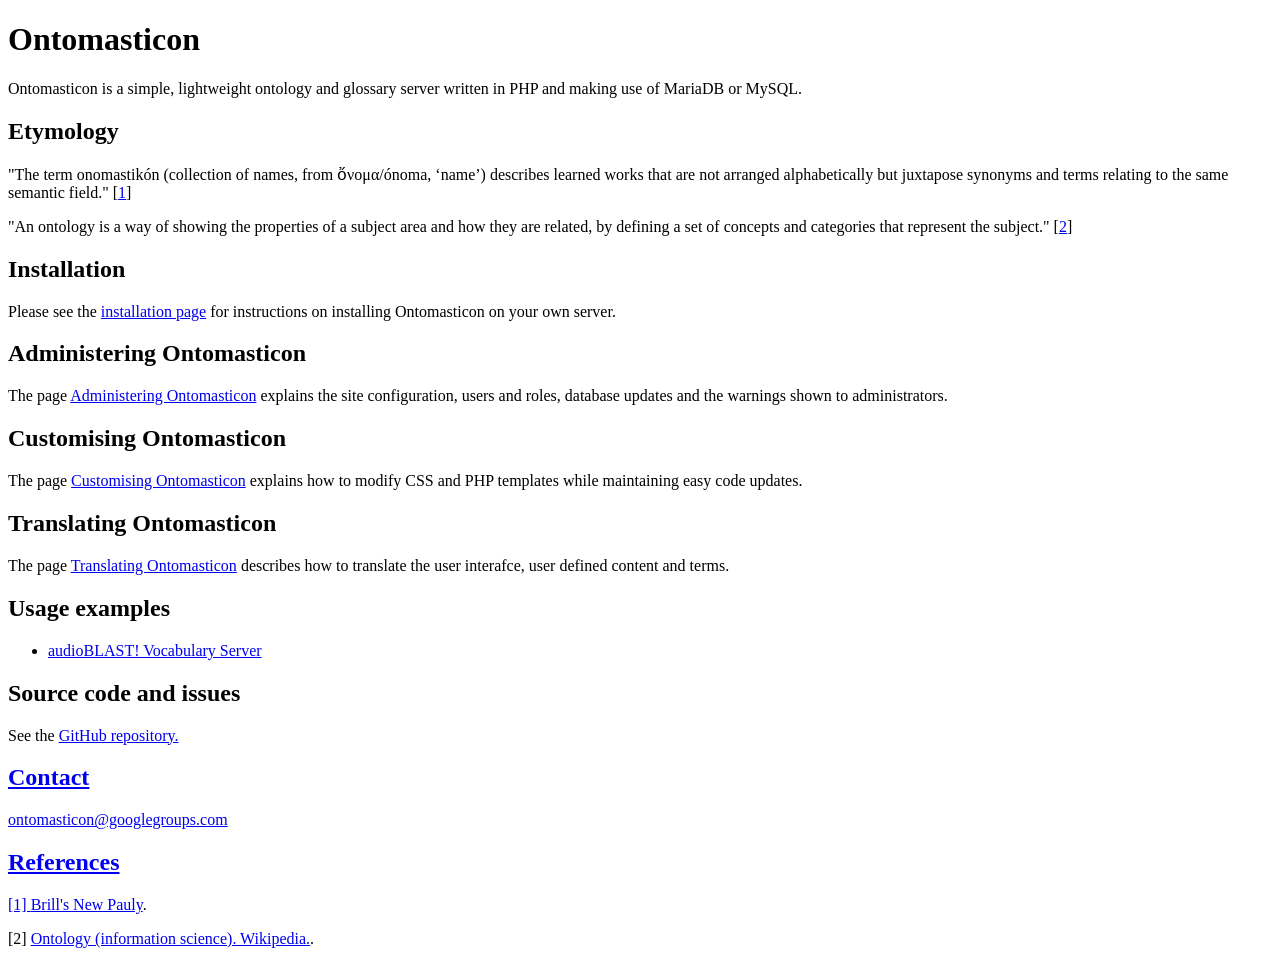
==== index.html @ 029edb37 "Document the administration pages" ====
<!DOCTYPE html>
<html>
<head>
  <meta name="application-name" content="Ontomasticon">
  <meta name="author" content="Ed Baker (https://ebaker.me.uk)">
  <meta name="description" content="Simple ontology and glossary server.">
  <title>Ontomasticon</title>
</head>
<body>
  <h1>Ontomasticon</h1>
    <p>Ontomasticon is a simple, lightweight ontology and glossary server written in PHP and making use of MariaDB or MySQL.</p>
  
  <h2>Etymology</h2>
    <p>"The term onomastikón (collection of names, from ὄνομα/ónoma, ‘name’) describes learned works that are not arranged alphabetically but juxtapose synonyms and terms relating to the same semantic field." [<a href="#footnote1">1</a>]</p>
    <p>"An ontology is a way of showing the properties of a subject area and how they are related, by defining a set of concepts and categories that represent the subject." [<a href="#footnote2">2</a>]</p>
  
  <h2>Installation</h2>
  <p>Please see the <a href="installation.html">installation page</a> for instructions on installing Ontomasticon on your own server.</p>

  <h2>Administering Ontomasticon</h2>
  <p>The page <a href="admin.html">Administering Ontomasticon</a> explains the site configuration, users and roles, database updates
    and the warnings shown to administrators.</p>
  
  <h2>Customising Ontomasticon</h2>
  <p>The page <a href="customising.html">Customising Ontomasticon</a> explains how to modify CSS and PHP templates while maintaining
    easy code updates.</p>
  
  <h2>Translating Ontomasticon</h2>
  <p>The page <a href="translating.html">Translating Ontomasticon</a> describes how to translate the user interafce, user defined content
    and terms.</p>
  
  <h2>Usage examples</h2>
  <ul>
    <li><a href="https://vocab.audioblast.org">audioBLAST! Vocabulary Server</a></li>
  </ul>
  
  <h2>Source code and issues</h2>
  <p>See the <a href="https://github.com/ontomasticon/ontomasticon">GitHub repository.</p>
  
  <h2>Contact</h2>
  <p>ontomasticon@googlegroups.com</p>
  
  <h2>References</h2>
  <p id="footnote1">[1] <a href="https://referenceworks.brillonline.com/entries/brill-s-new-pauly/onomastikon-e831390?s.num=87&s.start=80">Brill's New Pauly</a>.</p>
  <p id="footnote2">[2] <a href="https://en.wikipedia.org/wiki/Ontology_(information_science)">Ontology (information science). Wikipedia.</a>.</p>
</body>
</html>
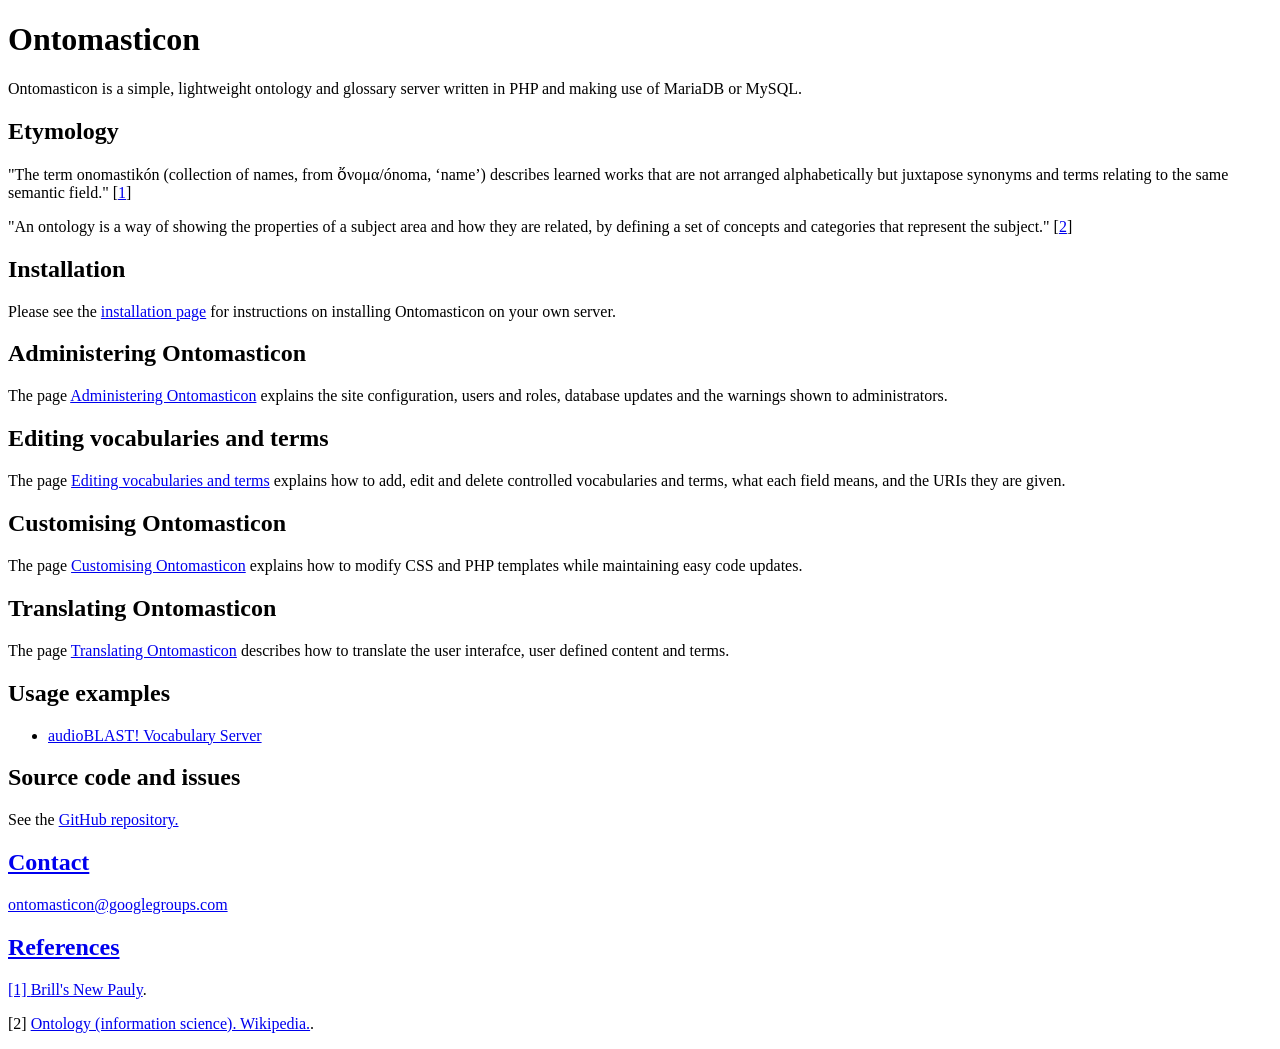
==== commit 299d53bd: "Document editing controlled vocabularies and terms" ====
--- a/index.html
+++ b/index.html
@@ -20,6 +20,10 @@
   <h2>Administering Ontomasticon</h2>
   <p>The page <a href="admin.html">Administering Ontomasticon</a> explains the site configuration, users and roles, database updates
     and the warnings shown to administrators.</p>
+
+  <h2>Editing vocabularies and terms</h2>
+  <p>The page <a href="editing.html">Editing vocabularies and terms</a> explains how to add, edit and delete controlled vocabularies
+    and terms, what each field means, and the URIs they are given.</p>
   
   <h2>Customising Ontomasticon</h2>
   <p>The page <a href="customising.html">Customising Ontomasticon</a> explains how to modify CSS and PHP templates while maintaining
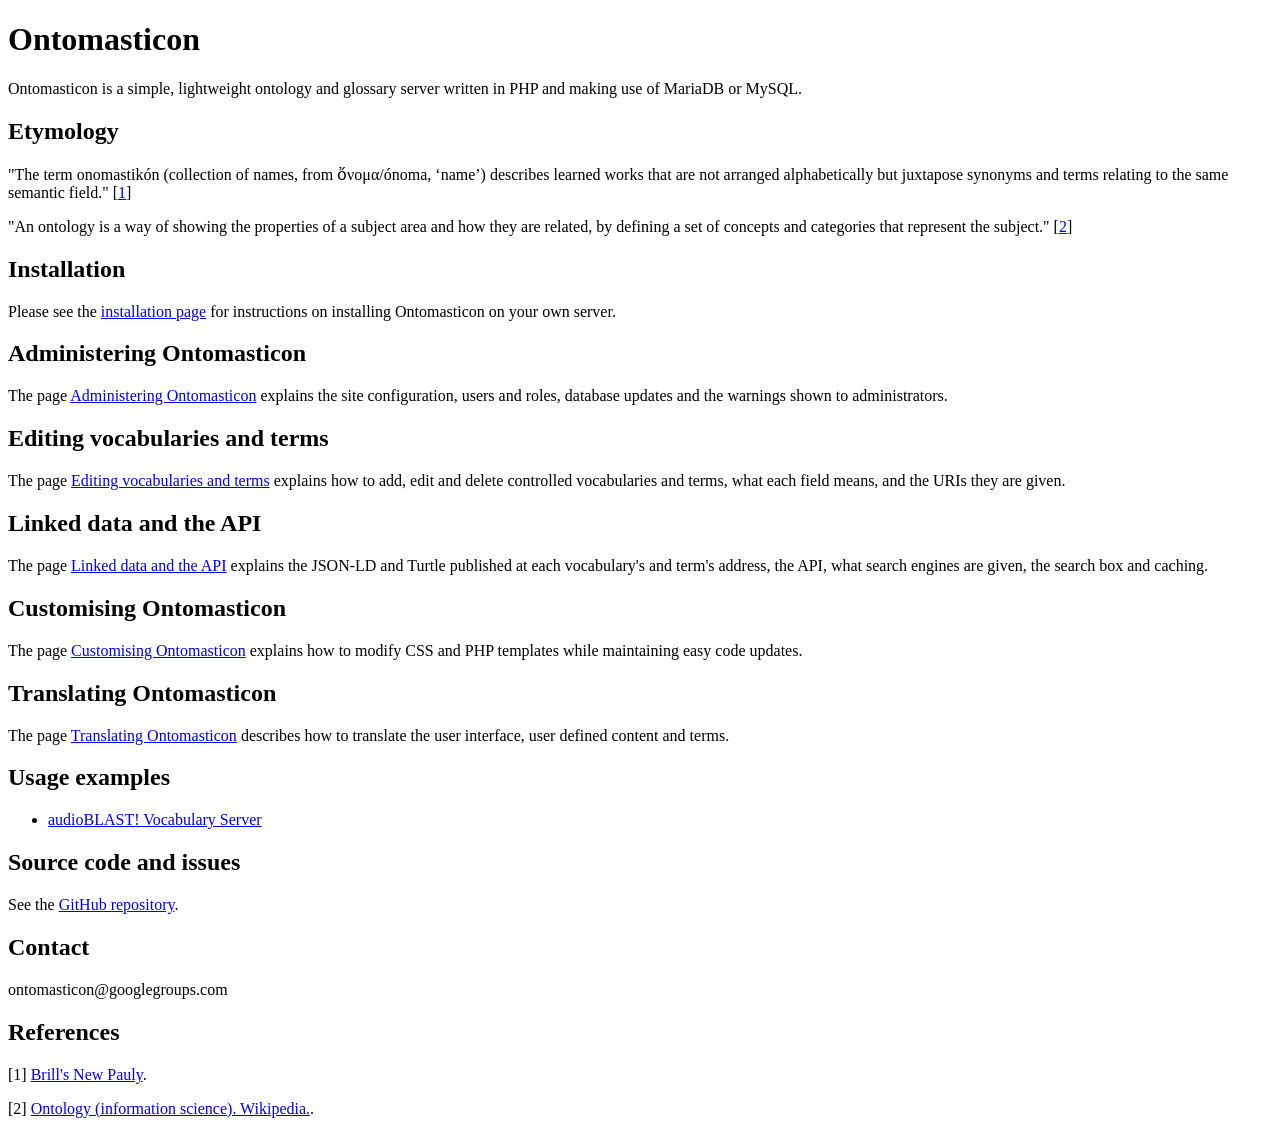
==== commit 154ccbf9: "Document the features added since version 0.4 A new page, Linked data and the API, covers content ne" ====
--- a/index.html
+++ b/index.html
@@ -24,13 +24,17 @@
   <h2>Editing vocabularies and terms</h2>
   <p>The page <a href="editing.html">Editing vocabularies and terms</a> explains how to add, edit and delete controlled vocabularies
     and terms, what each field means, and the URIs they are given.</p>
-  
+
+  <h2>Linked data and the API</h2>
+  <p>The page <a href="linked-data.html">Linked data and the API</a> explains the JSON-LD and Turtle published at each vocabulary's and
+    term's address, the API, what search engines are given, the search box and caching.</p>
+
   <h2>Customising Ontomasticon</h2>
   <p>The page <a href="customising.html">Customising Ontomasticon</a> explains how to modify CSS and PHP templates while maintaining
     easy code updates.</p>
   
   <h2>Translating Ontomasticon</h2>
-  <p>The page <a href="translating.html">Translating Ontomasticon</a> describes how to translate the user interafce, user defined content
+  <p>The page <a href="translating.html">Translating Ontomasticon</a> describes how to translate the user interface, user defined content
     and terms.</p>
   
   <h2>Usage examples</h2>
@@ -39,7 +43,7 @@
   </ul>
   
   <h2>Source code and issues</h2>
-  <p>See the <a href="https://github.com/ontomasticon/ontomasticon">GitHub repository.</p>
+  <p>See the <a href="https://github.com/ontomasticon/ontomasticon">GitHub repository</a>.</p>
   
   <h2>Contact</h2>
   <p>ontomasticon@googlegroups.com</p>
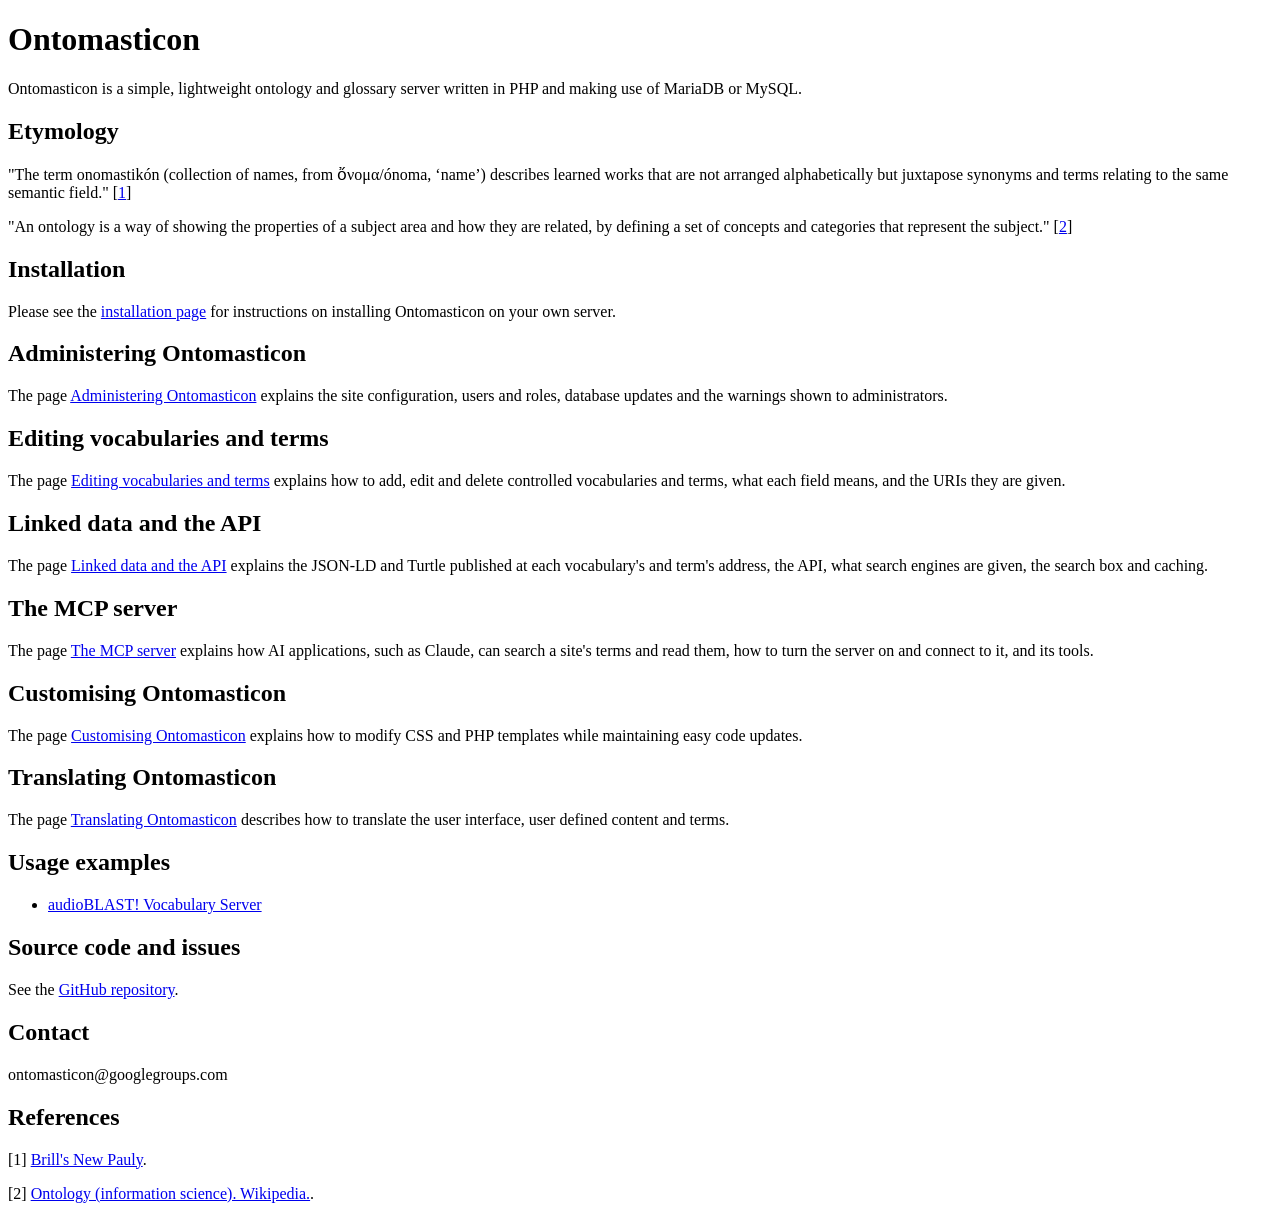
==== commit fcfac201: "Document the MCP server A new page, The MCP server, covers turning it on, connecting to it from Clau" ====
--- a/index.html
+++ b/index.html
@@ -29,6 +29,10 @@
   <p>The page <a href="linked-data.html">Linked data and the API</a> explains the JSON-LD and Turtle published at each vocabulary's and
     term's address, the API, what search engines are given, the search box and caching.</p>
 
+  <h2>The MCP server</h2>
+  <p>The page <a href="mcp.html">The MCP server</a> explains how AI applications, such as Claude, can search a site's terms and read
+    them, how to turn the server on and connect to it, and its tools.</p>
+
   <h2>Customising Ontomasticon</h2>
   <p>The page <a href="customising.html">Customising Ontomasticon</a> explains how to modify CSS and PHP templates while maintaining
     easy code updates.</p>
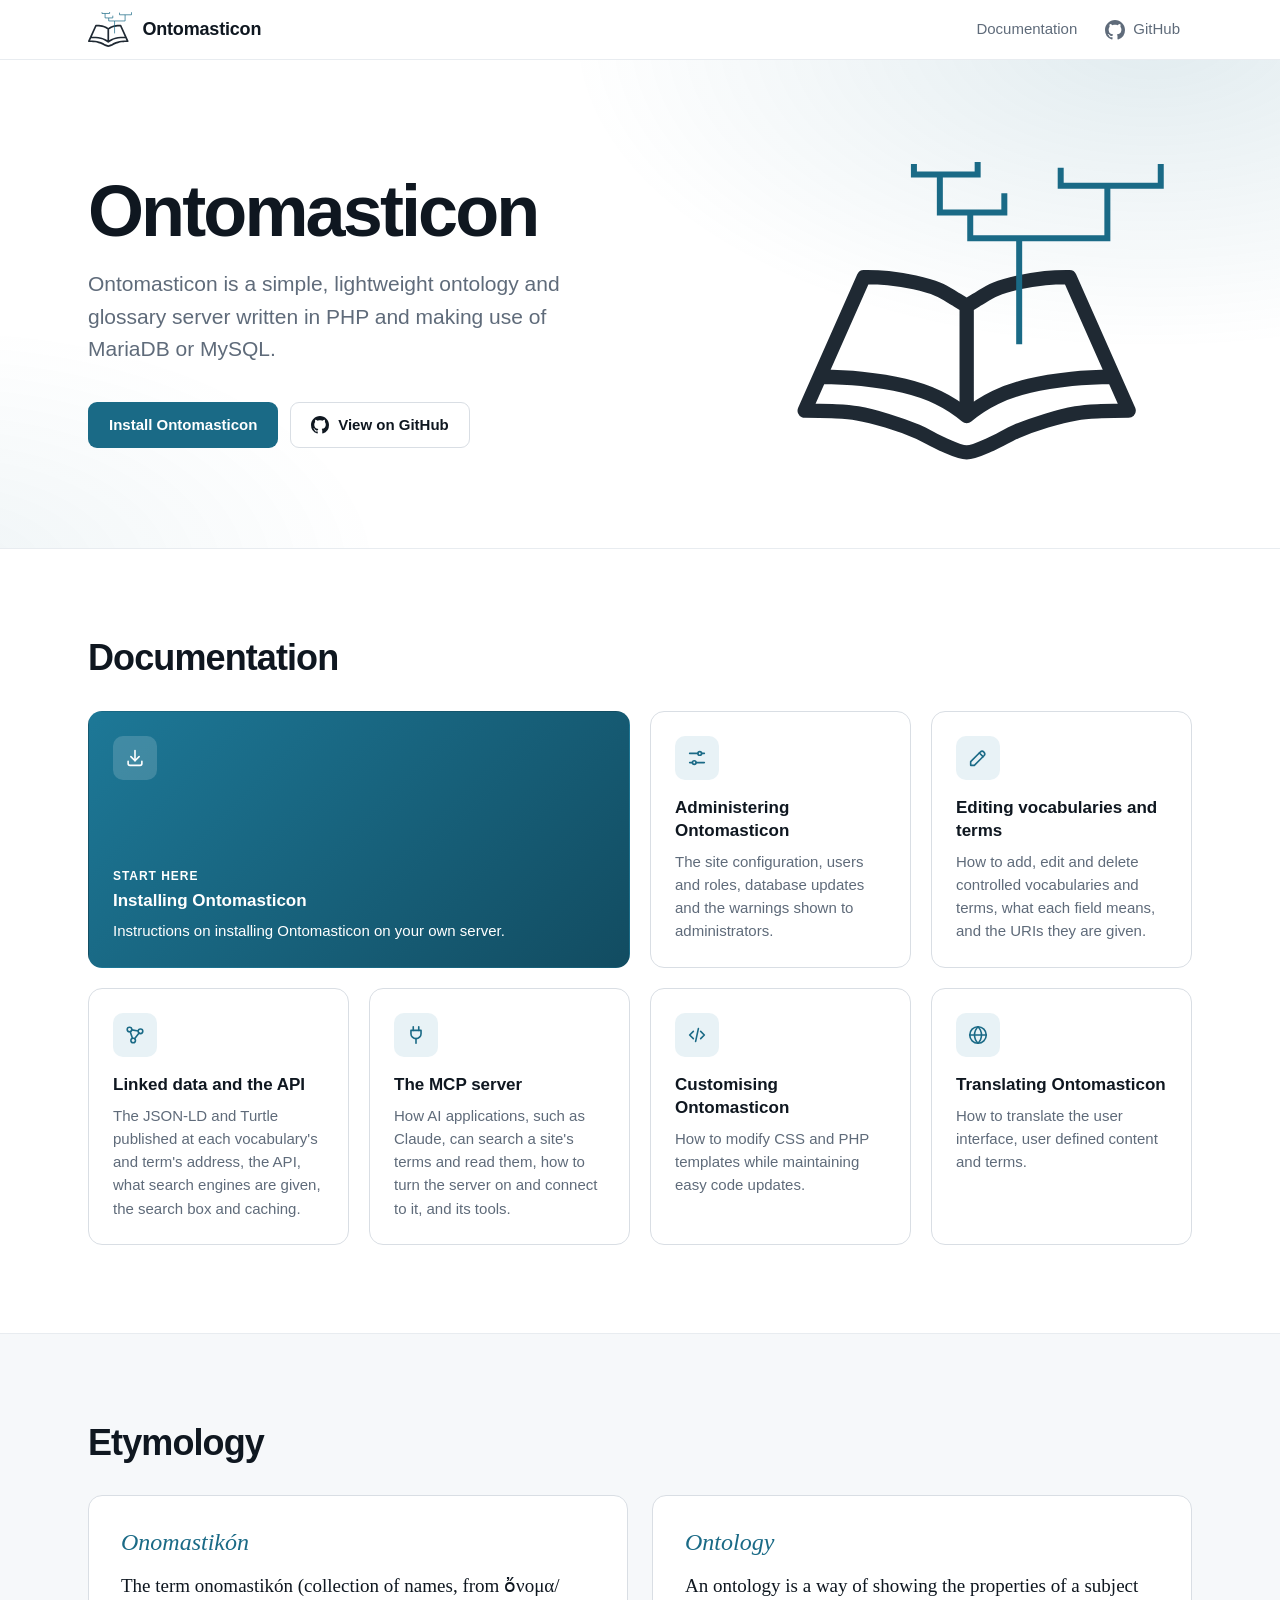
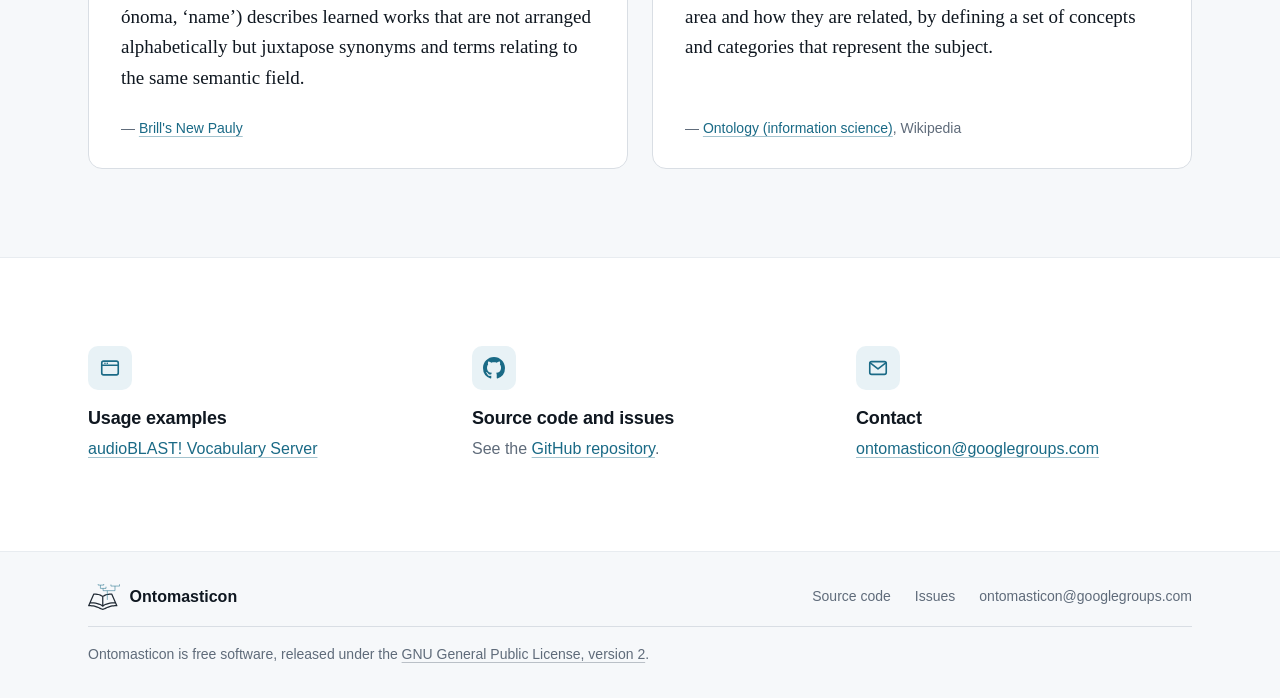
==== commit f0c392c2: "Give the site a consistent design and navigation Every page now uses one stylesheet and script in as" ====
--- a/index.html
+++ b/index.html
@@ -1,59 +1,151 @@
 <!DOCTYPE html>
-<html>
+<html lang="en-GB">
 <head>
+  <meta charset="utf-8">
+  <meta name="viewport" content="width=device-width, initial-scale=1">
   <meta name="application-name" content="Ontomasticon">
   <meta name="author" content="Ed Baker (https://ebaker.me.uk)">
-  <meta name="description" content="Simple ontology and glossary server.">
+  <meta name="description" content="Ontomasticon is a simple, lightweight ontology and glossary server written in PHP and making use of MariaDB or MySQL.">
+  <meta name="theme-color" content="#ffffff" media="(prefers-color-scheme: light)">
+  <meta name="theme-color" content="#0f1519" media="(prefers-color-scheme: dark)">
   <title>Ontomasticon</title>
+  <link rel="icon" href="assets/images/favicon.svg" type="image/svg+xml">
+  <link rel="stylesheet" href="assets/css/site.css">
+  <script>document.documentElement.classList.add("js");</script>
+  <script src="assets/js/site.js" defer></script>
 </head>
 <body>
-  <h1>Ontomasticon</h1>
-    <p>Ontomasticon is a simple, lightweight ontology and glossary server written in PHP and making use of MariaDB or MySQL.</p>
-  
-  <h2>Etymology</h2>
-    <p>"The term onomastikón (collection of names, from ὄνομα/ónoma, ‘name’) describes learned works that are not arranged alphabetically but juxtapose synonyms and terms relating to the same semantic field." [<a href="#footnote1">1</a>]</p>
-    <p>"An ontology is a way of showing the properties of a subject area and how they are related, by defining a set of concepts and categories that represent the subject." [<a href="#footnote2">2</a>]</p>
-  
-  <h2>Installation</h2>
-  <p>Please see the <a href="installation.html">installation page</a> for instructions on installing Ontomasticon on your own server.</p>
+  <a class="skip-link" href="#content">Skip to content</a>
+  <header class="site-header">
+    <div class="site-header-inner">
+      <a class="brand" href="index.html"><img src="assets/images/logo.svg" alt="" width="44" height="36">Ontomasticon</a>
+      <nav class="header-links" aria-label="Site">
+        <a class="header-link-docs" href="#documentation">Documentation</a>
+        <a href="https://github.com/ontomasticon/ontomasticon"><svg viewBox="0 0 16 16" aria-hidden="true"><path d="M8 0c4.42 0 8 3.58 8 8a8.013 8.013 0 0 1-5.45 7.59c-.4.08-.55-.17-.55-.38 0-.27.01-1.13.01-2.2 0-.75-.25-1.23-.54-1.48 1.78-.2 3.65-.88 3.65-3.95 0-.88-.31-1.59-.82-2.15.08-.2.36-1.02-.08-2.12 0 0-.67-.22-2.2.82-.64-.18-1.32-.27-2-.27-.68 0-1.36.09-2 .27-1.53-1.03-2.2-.82-2.2-.82-.44 1.1-.16 1.92-.08 2.12-.51.56-.82 1.28-.82 2.15 0 3.06 1.86 3.75 3.64 3.95-.23.2-.44.55-.51 1.07-.46.21-1.61.55-2.33-.66-.15-.24-.6-.83-1.23-.82-.67.01-.27.38.01.53.34.19.73.9.82 1.13.16.45.68 1.31 2.69.94 0 .67.01 1.3.01 1.49 0 .21-.15.45-.55.38A7.995 7.995 0 0 1 0 8c0-4.42 3.58-8 8-8Z"/></svg><span class="header-link-label">GitHub</span></a>
+      </nav>
+    </div>
+  </header>
 
-  <h2>Administering Ontomasticon</h2>
-  <p>The page <a href="admin.html">Administering Ontomasticon</a> explains the site configuration, users and roles, database updates
-    and the warnings shown to administrators.</p>
+  <main id="content">
+    <section class="hero">
+      <div class="hero-inner">
+        <div class="hero-text">
+          <h1>Ontomasticon</h1>
+          <p class="hero-lead">Ontomasticon is a simple, lightweight ontology and glossary server written in PHP and making use of
+            MariaDB or MySQL.</p>
+          <p class="hero-actions">
+            <a class="button button-primary" href="installation.html">Install Ontomasticon</a>
+            <a class="button button-secondary" href="https://github.com/ontomasticon/ontomasticon"><svg viewBox="0 0 16 16" aria-hidden="true"><path d="M8 0c4.42 0 8 3.58 8 8a8.013 8.013 0 0 1-5.45 7.59c-.4.08-.55-.17-.55-.38 0-.27.01-1.13.01-2.2 0-.75-.25-1.23-.54-1.48 1.78-.2 3.65-.88 3.65-3.95 0-.88-.31-1.59-.82-2.15.08-.2.36-1.02-.08-2.12 0 0-.67-.22-2.2.82-.64-.18-1.32-.27-2-.27-.68 0-1.36.09-2 .27-1.53-1.03-2.2-.82-2.2-.82-.44 1.1-.16 1.92-.08 2.12-.51.56-.82 1.28-.82 2.15 0 3.06 1.86 3.75 3.64 3.95-.23.2-.44.55-.51 1.07-.46.21-1.61.55-2.33-.66-.15-.24-.6-.83-1.23-.82-.67.01-.27.38.01.53.34.19.73.9.82 1.13.16.45.68 1.31 2.69.94 0 .67.01 1.3.01 1.49 0 .21-.15.45-.55.38A7.995 7.995 0 0 1 0 8c0-4.42 3.58-8 8-8Z"/></svg>View on GitHub</a>
+          </p>
+        </div>
+        <div class="hero-art">
+          <img src="assets/images/logo.svg" alt="" width="368" height="298">
+        </div>
+      </div>
+    </section>
 
-  <h2>Editing vocabularies and terms</h2>
-  <p>The page <a href="editing.html">Editing vocabularies and terms</a> explains how to add, edit and delete controlled vocabularies
-    and terms, what each field means, and the URIs they are given.</p>
+    <section class="section" aria-labelledby="documentation">
+      <div class="section-inner">
+        <h2 id="documentation">Documentation</h2>
+        <ul class="cards">
+          <li class="card card-featured">
+            <span class="card-icon"><svg viewBox="0 0 24 24" aria-hidden="true"><path d="M12 4v11"/><path d="m7.5 10.5 4.5 4.5 4.5-4.5"/><path d="M4.5 15.5V18a2 2 0 0 0 2 2h11a2 2 0 0 0 2-2v-2.5"/></svg></span>
+            <p class="card-kicker">Start here</p>
+            <h3><a href="installation.html">Installing Ontomasticon</a></h3>
+            <p>Instructions on installing Ontomasticon on your own server.</p>
+          </li>
+          <li class="card">
+            <span class="card-icon"><svg viewBox="0 0 24 24" aria-hidden="true"><path d="M4 7h9M17 7h3M4 17h3M11 17h9"/><circle cx="15" cy="7" r="2"/><circle cx="9" cy="17" r="2"/></svg></span>
+            <h3><a href="admin.html">Administering Ontomasticon</a></h3>
+            <p>The site configuration, users and roles, database updates and the warnings shown to administrators.</p>
+          </li>
+          <li class="card">
+            <span class="card-icon"><svg viewBox="0 0 24 24" aria-hidden="true"><path d="M4 20h4L18.5 9.5a2.83 2.83 0 0 0-4-4L4 16v4Z"/><path d="m13.5 6.5 4 4"/></svg></span>
+            <h3><a href="editing.html">Editing vocabularies and terms</a></h3>
+            <p>How to add, edit and delete controlled vocabularies and terms, what each field means, and the URIs they are given.</p>
+          </li>
+          <li class="card">
+            <span class="card-icon"><svg viewBox="0 0 24 24" aria-hidden="true"><circle cx="6" cy="6" r="2.5"/><circle cx="18" cy="8" r="2.5"/><circle cx="10" cy="18" r="2.5"/><path d="m8.47 6.41 7.06 1.18M6.79 8.37l2.42 7.26M16.44 9.95l-4.88 6.1"/></svg></span>
+            <h3><a href="linked-data.html">Linked data and the API</a></h3>
+            <p>The JSON-LD and Turtle published at each vocabulary's and term's address, the API, what search engines are given, the search box and caching.</p>
+          </li>
+          <li class="card">
+            <span class="card-icon"><svg viewBox="0 0 24 24" aria-hidden="true"><path d="M9 3v4M15 3v4"/><path d="M6.5 7h11v3.5a5.5 5.5 0 0 1-11 0V7Z"/><path d="M12 16v5"/></svg></span>
+            <h3><a href="mcp.html">The MCP server</a></h3>
+            <p>How AI applications, such as Claude, can search a site's terms and read them, how to turn the server on and connect to it, and its tools.</p>
+          </li>
+          <li class="card">
+            <span class="card-icon"><svg viewBox="0 0 24 24" aria-hidden="true"><path d="m8 8-4 4 4 4M16 8l4 4-4 4M13.5 5l-3 14"/></svg></span>
+            <h3><a href="customising.html">Customising Ontomasticon</a></h3>
+            <p>How to modify CSS and PHP templates while maintaining easy code updates.</p>
+          </li>
+          <li class="card">
+            <span class="card-icon"><svg viewBox="0 0 24 24" aria-hidden="true"><circle cx="12" cy="12" r="9"/><path d="M3 12h18"/><path d="M12 3c2.5 2.5 3.8 5.5 3.8 9s-1.3 6.5-3.8 9c-2.5-2.5-3.8-5.5-3.8-9S9.5 5.5 12 3Z"/></svg></span>
+            <h3><a href="translating.html">Translating Ontomasticon</a></h3>
+            <p>How to translate the user interface, user defined content and terms.</p>
+          </li>
+        </ul>
+      </div>
+    </section>
 
-  <h2>Linked data and the API</h2>
-  <p>The page <a href="linked-data.html">Linked data and the API</a> explains the JSON-LD and Turtle published at each vocabulary's and
-    term's address, the API, what search engines are given, the search box and caching.</p>
+    <section class="section section-alt" aria-labelledby="etymology">
+      <div class="section-inner">
+        <h2 id="etymology">Etymology</h2>
+        <div class="quotes">
+          <figure class="quote">
+            <p class="quote-term">Onomastikón</p>
+            <blockquote>
+              <p>The term onomastikón (collection of names, from ὄνομα/ónoma, ‘name’) describes learned works that are not arranged
+                alphabetically but juxtapose synonyms and terms relating to the same semantic field.</p>
+            </blockquote>
+            <figcaption><cite><a href="https://referenceworks.brillonline.com/entries/brill-s-new-pauly/onomastikon-e831390?s.num=87&amp;s.start=80">Brill's New Pauly</a></cite></figcaption>
+          </figure>
+          <figure class="quote">
+            <p class="quote-term">Ontology</p>
+            <blockquote>
+              <p>An ontology is a way of showing the properties of a subject area and how they are related, by defining a set of concepts
+                and categories that represent the subject.</p>
+            </blockquote>
+            <figcaption><cite><a href="https://en.wikipedia.org/wiki/Ontology_(information_science)">Ontology (information science)</a>, Wikipedia</cite></figcaption>
+          </figure>
+        </div>
+      </div>
+    </section>
 
-  <h2>The MCP server</h2>
-  <p>The page <a href="mcp.html">The MCP server</a> explains how AI applications, such as Claude, can search a site's terms and read
-    them, how to turn the server on and connect to it, and its tools.</p>
+    <section class="section">
+      <div class="section-inner info-grid">
+        <div class="info">
+          <span class="info-icon"><svg viewBox="0 0 24 24" aria-hidden="true"><rect x="3" y="4.5" width="18" height="15" rx="2"/><path d="M3 9h18M6.5 6.75h.01M9 6.75h.01"/></svg></span>
+          <h2 id="usage-examples">Usage examples</h2>
+          <ul>
+            <li><a href="https://vocab.audioblast.org">audioBLAST! Vocabulary Server</a></li>
+          </ul>
+        </div>
+        <div class="info">
+          <span class="info-icon"><svg class="filled" viewBox="0 0 16 16" aria-hidden="true"><path d="M8 0c4.42 0 8 3.58 8 8a8.013 8.013 0 0 1-5.45 7.59c-.4.08-.55-.17-.55-.38 0-.27.01-1.13.01-2.2 0-.75-.25-1.23-.54-1.48 1.78-.2 3.65-.88 3.65-3.95 0-.88-.31-1.59-.82-2.15.08-.2.36-1.02-.08-2.12 0 0-.67-.22-2.2.82-.64-.18-1.32-.27-2-.27-.68 0-1.36.09-2 .27-1.53-1.03-2.2-.82-2.2-.82-.44 1.1-.16 1.92-.08 2.12-.51.56-.82 1.28-.82 2.15 0 3.06 1.86 3.75 3.64 3.95-.23.2-.44.55-.51 1.07-.46.21-1.61.55-2.33-.66-.15-.24-.6-.83-1.23-.82-.67.01-.27.38.01.53.34.19.73.9.82 1.13.16.45.68 1.31 2.69.94 0 .67.01 1.3.01 1.49 0 .21-.15.45-.55.38A7.995 7.995 0 0 1 0 8c0-4.42 3.58-8 8-8Z"/></svg></span>
+          <h2 id="source-code-and-issues">Source code and issues</h2>
+          <p>See the <a href="https://github.com/ontomasticon/ontomasticon">GitHub repository</a>.</p>
+        </div>
+        <div class="info">
+          <span class="info-icon"><svg viewBox="0 0 24 24" aria-hidden="true"><rect x="3" y="5" width="18" height="14" rx="2"/><path d="m3.5 6.5 8.5 6.5 8.5-6.5"/></svg></span>
+          <h2 id="contact">Contact</h2>
+          <p><a href="mailto:ontomasticon@googlegroups.com">ontomasticon@googlegroups.com</a></p>
+        </div>
+      </div>
+    </section>
+  </main>
 
-  <h2>Customising Ontomasticon</h2>
-  <p>The page <a href="customising.html">Customising Ontomasticon</a> explains how to modify CSS and PHP templates while maintaining
-    easy code updates.</p>
-  
-  <h2>Translating Ontomasticon</h2>
-  <p>The page <a href="translating.html">Translating Ontomasticon</a> describes how to translate the user interface, user defined content
-    and terms.</p>
-  
-  <h2>Usage examples</h2>
-  <ul>
-    <li><a href="https://vocab.audioblast.org">audioBLAST! Vocabulary Server</a></li>
-  </ul>
-  
-  <h2>Source code and issues</h2>
-  <p>See the <a href="https://github.com/ontomasticon/ontomasticon">GitHub repository</a>.</p>
-  
-  <h2>Contact</h2>
-  <p>ontomasticon@googlegroups.com</p>
-  
-  <h2>References</h2>
-  <p id="footnote1">[1] <a href="https://referenceworks.brillonline.com/entries/brill-s-new-pauly/onomastikon-e831390?s.num=87&s.start=80">Brill's New Pauly</a>.</p>
-  <p id="footnote2">[2] <a href="https://en.wikipedia.org/wiki/Ontology_(information_science)">Ontology (information science). Wikipedia.</a>.</p>
+  <footer class="site-footer">
+    <div class="site-footer-inner">
+      <p class="footer-brand"><img src="assets/images/logo.svg" alt="" width="32" height="26">Ontomasticon</p>
+      <ul class="footer-links">
+        <li><a href="https://github.com/ontomasticon/ontomasticon">Source code</a></li>
+        <li><a href="https://github.com/ontomasticon/ontomasticon/issues">Issues</a></li>
+        <li><a href="mailto:ontomasticon@googlegroups.com">ontomasticon@googlegroups.com</a></li>
+      </ul>
+      <p class="footer-note">Ontomasticon is free software, released under the
+        <a href="https://github.com/ontomasticon/ontomasticon/blob/master/LICENSE">GNU General Public License, version 2</a>.</p>
+    </div>
+  </footer>
 </body>
 </html>
--- a/assets/css/site.css
+++ b/assets/css/site.css
@@ -0,0 +1,1273 @@
+/* The Ontomasticon documentation site. Colours follow Ontomasticon's default theme (css/default.css in the
+   application), with a dark version for visitors whose system prefers it. */
+
+:root {
+  color-scheme: light dark;
+
+  --font-sans: -apple-system, BlinkMacSystemFont, "Segoe UI", Roboto, "Helvetica Neue", Arial, "Noto Sans", sans-serif;
+  --font-serif: "Iowan Old Style", "Palatino Linotype", Palatino, "URW Palladio L", P052, Georgia, serif;
+  --font-mono: ui-monospace, SFMono-Regular, "SF Mono", Menlo, Consolas, "Liberation Mono", monospace;
+
+  --bg: #ffffff;
+  --bg-subtle: #f6f8fa;
+  --bg-hover: #eef2f5;
+  --text: #1f2933;
+  --text-strong: #0f1720;
+  --text-muted: #5f6b7a;
+  --border: #d9dee4;
+  --border-subtle: #e8ecf0;
+  --accent: #1a6a86;
+  --accent-strong: #124c61;
+  --accent-soft: #e8f2f6;
+  --on-accent: #ffffff;
+  --header-bg: rgb(255 255 255 / 0.86);
+  --backdrop: rgb(15 23 32 / 0.35);
+  --shadow-card: 0 1px 2px rgb(16 24 40 / 0.04), 0 14px 30px -16px rgb(16 24 40 / 0.25);
+
+  --header-height: 3.75rem;
+  --radius: 10px;
+  --gutter: 1.5rem;
+}
+
+@media (prefers-color-scheme: dark) {
+  :root {
+    --bg: #0f1519;
+    --bg-subtle: #151d22;
+    --bg-hover: #1c262c;
+    --text: #d5dde3;
+    --text-strong: #f1f5f8;
+    --text-muted: #97a4ae;
+    --border: #2a353c;
+    --border-subtle: #212b31;
+    --accent: #5cb8d6;
+    --accent-strong: #8ccfe5;
+    --accent-soft: #14303a;
+    --on-accent: #062530;
+    --header-bg: rgb(15 21 25 / 0.86);
+    --backdrop: rgb(0 0 0 / 0.55);
+    --shadow-card: 0 1px 2px rgb(0 0 0 / 0.3), 0 14px 30px -16px rgb(0 0 0 / 0.7);
+  }
+}
+
+/* Base */
+
+*,
+*::before,
+*::after {
+  box-sizing: border-box;
+}
+
+html {
+  -webkit-text-size-adjust: 100%;
+  text-size-adjust: 100%;
+  scroll-padding-top: calc(var(--header-height) + 1rem);
+}
+
+@media (prefers-reduced-motion: no-preference) {
+  html {
+    scroll-behavior: smooth;
+  }
+}
+
+body {
+  display: flex;
+  flex-direction: column;
+  min-height: 100vh;
+  margin: 0;
+  font-family: var(--font-sans);
+  font-size: 1rem;
+  line-height: 1.65;
+  color: var(--text);
+  background: var(--bg);
+  -webkit-font-smoothing: antialiased;
+  -moz-osx-font-smoothing: grayscale;
+}
+
+img,
+svg {
+  max-width: 100%;
+}
+
+a {
+  color: var(--accent);
+  text-decoration-thickness: 1px;
+  text-underline-offset: 0.2em;
+  text-decoration-color: color-mix(in srgb, currentColor 40%, transparent);
+}
+
+a:hover {
+  color: var(--accent-strong);
+  text-decoration-color: currentColor;
+}
+
+:focus-visible {
+  outline: 2px solid var(--accent);
+  outline-offset: 2px;
+}
+
+::selection {
+  background: color-mix(in srgb, var(--accent) 24%, transparent);
+}
+
+.visually-hidden {
+  position: absolute;
+  width: 1px;
+  height: 1px;
+  margin: -1px;
+  padding: 0;
+  overflow: hidden;
+  clip: rect(0 0 0 0);
+  white-space: nowrap;
+  border: 0;
+}
+
+.skip-link {
+  position: absolute;
+  top: -4rem;
+  left: 1rem;
+  z-index: 100;
+  padding: 0.5rem 1rem;
+  border-radius: 8px;
+  color: var(--on-accent);
+  background: var(--accent);
+  font-weight: 600;
+  text-decoration: none;
+}
+
+.skip-link:focus {
+  top: 0.75rem;
+  color: var(--on-accent);
+}
+
+body > main,
+body > .docs {
+  flex: 1 0 auto;
+  width: 100%;
+}
+
+/* Header */
+
+.site-header {
+  position: sticky;
+  top: 0;
+  z-index: 50;
+  height: var(--header-height);
+  background: var(--header-bg);
+  border-bottom: 1px solid var(--border-subtle);
+  -webkit-backdrop-filter: saturate(1.8) blur(12px);
+  backdrop-filter: saturate(1.8) blur(12px);
+}
+
+.site-header-inner {
+  display: flex;
+  align-items: center;
+  gap: 0.5rem;
+  height: 100%;
+  max-width: 72rem;
+  margin: 0 auto;
+  padding: 0 var(--gutter);
+}
+
+.brand {
+  display: inline-flex;
+  align-items: center;
+  gap: 0.65rem;
+  margin-right: auto;
+  color: var(--text-strong);
+  font-size: 1.125rem;
+  font-weight: 700;
+  letter-spacing: -0.01em;
+  text-decoration: none;
+}
+
+.brand:hover {
+  color: var(--text-strong);
+}
+
+.brand img {
+  display: block;
+  width: 2.75rem;
+  height: auto;
+}
+
+.header-links {
+  display: flex;
+  align-items: center;
+  gap: 0.25rem;
+}
+
+.header-links a {
+  display: inline-flex;
+  align-items: center;
+  gap: 0.5rem;
+  padding: 0.45rem 0.75rem;
+  border-radius: 8px;
+  color: var(--text-muted);
+  font-size: 0.9375rem;
+  font-weight: 500;
+  text-decoration: none;
+}
+
+.header-links a:hover {
+  color: var(--text-strong);
+  background: var(--bg-hover);
+}
+
+.header-links svg {
+  flex: none;
+  width: 1.25rem;
+  height: 1.25rem;
+  fill: currentColor;
+}
+
+.nav-toggle {
+  display: none;
+  align-items: center;
+  justify-content: center;
+  width: 2.5rem;
+  height: 2.5rem;
+  margin-left: -0.5rem;
+  padding: 0;
+  border: 0;
+  border-radius: 8px;
+  color: var(--text-strong);
+  background: transparent;
+  cursor: pointer;
+}
+
+.nav-toggle:hover {
+  background: var(--bg-hover);
+}
+
+.nav-toggle svg {
+  width: 1.375rem;
+  height: 1.375rem;
+  fill: none;
+  stroke: currentColor;
+  stroke-width: 2;
+  stroke-linecap: round;
+}
+
+.nav-toggle .icon-close,
+.nav-toggle[aria-expanded="true"] .icon-open {
+  display: none;
+}
+
+.nav-toggle[aria-expanded="true"] .icon-close {
+  display: block;
+}
+
+/* Documentation pages: the menu beside the page */
+
+.docs {
+  display: grid;
+  grid-template-columns: 15rem minmax(0, 1fr);
+  gap: clamp(2rem, 5vw, 4.5rem);
+  max-width: 72rem;
+  margin: 0 auto;
+  padding: 0 var(--gutter);
+}
+
+.sidebar {
+  position: sticky;
+  top: var(--header-height);
+  align-self: start;
+  max-height: calc(100vh - var(--header-height));
+  overflow-y: auto;
+  overscroll-behavior: contain;
+  padding: 2.25rem 0.25rem 2.5rem 0;
+  scrollbar-width: thin;
+}
+
+.sidebar-title {
+  margin: 0 0 0.5rem;
+  padding: 0 0.75rem;
+  color: var(--text-muted);
+  font-size: 0.75rem;
+  font-weight: 600;
+  letter-spacing: 0.06em;
+  text-transform: uppercase;
+}
+
+.sidebar ul {
+  margin: 0;
+  padding: 0;
+  list-style: none;
+}
+
+.sidebar li {
+  margin: 1px 0;
+}
+
+.sidebar a {
+  display: block;
+  padding: 0.4rem 0.75rem;
+  border-radius: 6px;
+  color: var(--text);
+  font-size: 0.9375rem;
+  line-height: 1.4;
+  text-decoration: none;
+}
+
+.sidebar a:hover {
+  color: var(--text-strong);
+  background: var(--bg-hover);
+}
+
+.sidebar a[aria-current="page"] {
+  color: var(--accent-strong);
+  background: var(--accent-soft);
+  font-weight: 600;
+}
+
+/* The current page's sections, added by site.js */
+.sidebar .toc {
+  margin: 0.35rem 0 0.75rem 0.9rem;
+  padding-left: 0.5rem;
+  border-left: 1px solid var(--border);
+}
+
+.sidebar .toc a {
+  position: relative;
+  padding: 0.3rem 0.65rem;
+  color: var(--text-muted);
+  font-size: 0.875rem;
+}
+
+.sidebar .toc a:hover {
+  color: var(--text-strong);
+}
+
+.sidebar .toc a.is-active {
+  color: var(--accent);
+  font-weight: 500;
+}
+
+.sidebar .toc a.is-active::before {
+  content: "";
+  position: absolute;
+  top: 0.3rem;
+  bottom: 0.3rem;
+  left: calc(-0.5rem - 1px);
+  width: 2px;
+  border-radius: 2px;
+  background: var(--accent);
+}
+
+.content {
+  min-width: 0;
+  max-width: 48rem;
+  padding: 2.75rem 0 4rem;
+}
+
+.content h1,
+.content h2,
+.content h3 {
+  color: var(--text-strong);
+  line-height: 1.25;
+  text-wrap: balance;
+}
+
+.content h1 {
+  margin: 0 0 1rem;
+  font-size: clamp(2rem, 1.55rem + 1.6vw, 2.625rem);
+  font-weight: 700;
+  letter-spacing: -0.025em;
+  line-height: 1.15;
+}
+
+.content h1 + p {
+  margin-bottom: 1.5rem;
+  color: var(--text-muted);
+  font-size: 1.125rem;
+  line-height: 1.6;
+}
+
+.content h2 {
+  margin: 3rem 0 1rem;
+  padding-top: 2rem;
+  border-top: 1px solid var(--border-subtle);
+  font-size: 1.625rem;
+  font-weight: 600;
+  letter-spacing: -0.015em;
+}
+
+.content h3 {
+  margin: 2.25rem 0 0.75rem;
+  font-size: 1.1875rem;
+  font-weight: 600;
+}
+
+.content p,
+.content ul,
+.content ol,
+.content table,
+.content pre,
+.content .table-wrap,
+.content .code-block {
+  margin: 0 0 1.15rem;
+}
+
+.content ul,
+.content ol {
+  padding-left: 1.4rem;
+}
+
+.content li {
+  margin: 0.4rem 0;
+  padding-left: 0.2rem;
+}
+
+.content li > ul {
+  margin: 0.4rem 0 0;
+}
+
+.content li::marker {
+  color: var(--text-muted);
+}
+
+.content b,
+.content strong {
+  color: var(--text-strong);
+  font-weight: 600;
+}
+
+/* Links to sections, added by site.js */
+.heading-anchor {
+  margin-left: 0.5rem;
+  color: var(--text-muted);
+  font-weight: 400;
+  text-decoration: none;
+  opacity: 0;
+  transition: opacity 0.15s;
+}
+
+.content h2:hover .heading-anchor,
+.content h3:hover .heading-anchor {
+  opacity: 1;
+}
+
+.heading-anchor:hover {
+  color: var(--accent);
+}
+
+/* Code */
+
+code,
+pre {
+  font-family: var(--font-mono);
+}
+
+code {
+  padding: 0.1em 0.38em;
+  border: 1px solid var(--border-subtle);
+  border-radius: 5px;
+  color: var(--text-strong);
+  background: var(--bg-subtle);
+  font-size: 0.85em;
+  overflow-wrap: anywhere;
+}
+
+pre {
+  overflow-x: auto;
+  padding: 1rem 1.25rem;
+  border: 1px solid var(--border);
+  border-radius: var(--radius);
+  background: var(--bg-subtle);
+  font-size: 0.875rem;
+  line-height: 1.6;
+  tab-size: 2;
+}
+
+pre code {
+  padding: 0;
+  border: 0;
+  color: inherit;
+  background: none;
+  font-size: inherit;
+  overflow-wrap: normal;
+}
+
+.code-block {
+  position: relative;
+}
+
+.code-block pre {
+  margin: 0;
+  padding-right: 4.75rem;
+}
+
+.copy-button {
+  position: absolute;
+  top: 0.55rem;
+  right: 0.55rem;
+  padding: 0.2rem 0.6rem;
+  border: 1px solid var(--border);
+  border-radius: 6px;
+  color: var(--text-muted);
+  background: var(--bg);
+  font: 500 0.75rem/1.5 var(--font-sans);
+  cursor: pointer;
+  opacity: 0;
+  transition: opacity 0.15s;
+}
+
+.code-block:hover .copy-button,
+.copy-button:focus-visible,
+.copy-button.is-done {
+  opacity: 1;
+}
+
+.copy-button:hover {
+  color: var(--text-strong);
+  border-color: var(--text-muted);
+}
+
+@media (hover: none) {
+  .copy-button {
+    opacity: 1;
+  }
+}
+
+/* Tables */
+
+.table-wrap {
+  overflow-x: auto;
+  border: 1px solid var(--border);
+  border-radius: var(--radius);
+}
+
+.content table {
+  width: 100%;
+  border-collapse: collapse;
+  font-size: 0.9375rem;
+  line-height: 1.55;
+}
+
+.content .table-wrap table {
+  margin: 0;
+}
+
+.content th,
+.content td {
+  padding: 0.7rem 1rem;
+  text-align: left;
+  vertical-align: top;
+}
+
+.content th {
+  color: var(--text-strong);
+  background: var(--bg-subtle);
+  border-bottom: 1px solid var(--border);
+  font-size: 0.8125rem;
+  font-weight: 600;
+  letter-spacing: 0.02em;
+  white-space: nowrap;
+}
+
+.content td {
+  border-top: 1px solid var(--border-subtle);
+}
+
+/* Previous and next pages, and the link to edit the page, added by site.js */
+
+.page-nav {
+  display: grid;
+  grid-template-columns: repeat(2, minmax(0, 1fr));
+  gap: 1rem;
+  margin-top: 3.5rem;
+  padding-top: 2rem;
+  border-top: 1px solid var(--border-subtle);
+}
+
+.page-nav a {
+  display: flex;
+  flex-direction: column;
+  gap: 0.1rem;
+  padding: 0.85rem 1.1rem;
+  border: 1px solid var(--border);
+  border-radius: var(--radius);
+  text-decoration: none;
+  transition: border-color 0.15s, background-color 0.15s;
+}
+
+.page-nav a:hover {
+  border-color: var(--accent);
+  background: var(--bg-subtle);
+}
+
+.page-nav-label {
+  color: var(--text-muted);
+  font-size: 0.8125rem;
+}
+
+.page-nav-title {
+  color: var(--accent);
+  font-weight: 600;
+}
+
+.page-nav-prev .page-nav-label::before {
+  content: "\2190\00a0";
+}
+
+.page-nav-next {
+  grid-column: 2;
+  text-align: right;
+}
+
+.page-nav-next .page-nav-label::after {
+  content: "\00a0\2192";
+}
+
+.edit-page {
+  margin: 1.5rem 0 0;
+  font-size: 0.875rem;
+}
+
+.edit-page a {
+  color: var(--text-muted);
+}
+
+.edit-page a:hover {
+  color: var(--accent);
+}
+
+/* Footer */
+
+.site-footer {
+  color: var(--text-muted);
+  background: var(--bg-subtle);
+  border-top: 1px solid var(--border-subtle);
+  font-size: 0.875rem;
+}
+
+.site-footer-inner {
+  display: flex;
+  flex-wrap: wrap;
+  align-items: center;
+  justify-content: space-between;
+  gap: 1rem 2rem;
+  max-width: 72rem;
+  margin: 0 auto;
+  padding: 2rem var(--gutter);
+}
+
+.footer-brand {
+  display: flex;
+  align-items: center;
+  gap: 0.6rem;
+  margin: 0;
+  color: var(--text-strong);
+  font-size: 1rem;
+  font-weight: 700;
+}
+
+.footer-brand img {
+  display: block;
+  width: 2rem;
+  height: auto;
+}
+
+.footer-links {
+  display: flex;
+  flex-wrap: wrap;
+  gap: 0.25rem 1.5rem;
+  margin: 0;
+  padding: 0;
+  list-style: none;
+}
+
+.footer-links a {
+  color: var(--text-muted);
+  text-decoration: none;
+}
+
+.footer-links a:hover {
+  color: var(--text-strong);
+  text-decoration: underline;
+}
+
+.footer-note {
+  flex-basis: 100%;
+  margin: 0;
+  padding-top: 1rem;
+  border-top: 1px solid var(--border);
+}
+
+.footer-note a {
+  color: inherit;
+}
+
+/* Home page */
+
+.hero {
+  border-bottom: 1px solid var(--border-subtle);
+  background:
+    radial-gradient(52rem 28rem at 90% -5%, color-mix(in srgb, var(--accent) 13%, transparent), transparent 70%),
+    radial-gradient(40rem 22rem at -5% 105%, color-mix(in srgb, var(--accent) 7%, transparent), transparent 70%),
+    var(--bg);
+}
+
+.hero-inner {
+  display: grid;
+  grid-template-columns: minmax(0, 1.2fr) minmax(0, 0.8fr);
+  align-items: center;
+  gap: 3rem;
+  max-width: 72rem;
+  margin: 0 auto;
+  padding: clamp(3.5rem, 8vw, 6.5rem) var(--gutter) clamp(3.5rem, 7vw, 5.5rem);
+}
+
+.hero h1 {
+  margin: 0 0 1.25rem;
+  color: var(--text-strong);
+  font-size: clamp(2.75rem, 1.9rem + 3.6vw, 4.5rem);
+  font-weight: 700;
+  letter-spacing: -0.04em;
+  line-height: 1.02;
+}
+
+.hero-lead {
+  max-width: 34rem;
+  margin: 0 0 2.25rem;
+  color: var(--text-muted);
+  font-size: clamp(1.125rem, 1.02rem + 0.45vw, 1.3125rem);
+  line-height: 1.55;
+  text-wrap: pretty;
+}
+
+.hero-actions {
+  display: flex;
+  flex-wrap: wrap;
+  gap: 0.75rem;
+  margin: 0;
+}
+
+.hero-art {
+  display: flex;
+  justify-content: center;
+}
+
+.hero-art img {
+  display: block;
+  width: 100%;
+  max-width: 23rem;
+  height: auto;
+}
+
+.button {
+  display: inline-flex;
+  align-items: center;
+  justify-content: center;
+  gap: 0.55rem;
+  min-height: 2.875rem;
+  padding: 0.65rem 1.25rem;
+  border: 1px solid transparent;
+  border-radius: 9px;
+  font-size: 0.9375rem;
+  font-weight: 600;
+  line-height: 1.2;
+  text-decoration: none;
+  transition: background-color 0.15s, border-color 0.15s, color 0.15s;
+}
+
+.button svg {
+  flex: none;
+  width: 1.125rem;
+  height: 1.125rem;
+  fill: currentColor;
+}
+
+.button-primary {
+  color: var(--on-accent);
+  background: var(--accent);
+}
+
+.button-primary:hover {
+  color: var(--on-accent);
+  background: var(--accent-strong);
+}
+
+.button-secondary {
+  color: var(--text-strong);
+  background: var(--bg);
+  border-color: var(--border);
+}
+
+.button-secondary:hover {
+  color: var(--text-strong);
+  background: var(--bg-subtle);
+  border-color: color-mix(in srgb, var(--text-muted) 55%, var(--border));
+}
+
+.section {
+  padding: clamp(3.5rem, 7vw, 5.5rem) 0;
+}
+
+.section-alt {
+  background: var(--bg-subtle);
+  border-block: 1px solid var(--border-subtle);
+}
+
+.section-inner {
+  max-width: 72rem;
+  margin: 0 auto;
+  padding: 0 var(--gutter);
+}
+
+.section h2 {
+  margin: 0 0 2rem;
+  color: var(--text-strong);
+  font-size: clamp(1.75rem, 1.4rem + 1.2vw, 2.25rem);
+  font-weight: 700;
+  letter-spacing: -0.025em;
+  line-height: 1.15;
+}
+
+.cards {
+  display: grid;
+  grid-template-columns: minmax(0, 1fr);
+  gap: 1.25rem;
+  margin: 0;
+  padding: 0;
+  list-style: none;
+}
+
+.card {
+  position: relative;
+  display: flex;
+  flex-direction: column;
+  padding: 1.5rem;
+  border: 1px solid var(--border);
+  border-radius: 14px;
+  background: var(--bg);
+  transition: border-color 0.2s, box-shadow 0.2s, transform 0.2s;
+}
+
+.card:hover {
+  border-color: color-mix(in srgb, var(--accent) 45%, var(--border));
+  box-shadow: var(--shadow-card);
+  transform: translateY(-2px);
+}
+
+.card:has(a:focus-visible) {
+  outline: 2px solid var(--accent);
+  outline-offset: 2px;
+}
+
+.card a:focus-visible {
+  outline: none;
+}
+
+.card-icon,
+.info-icon {
+  display: grid;
+  place-items: center;
+  flex: none;
+  width: 2.75rem;
+  height: 2.75rem;
+  margin-bottom: 1.1rem;
+  border-radius: 10px;
+  color: var(--accent);
+  background: var(--accent-soft);
+}
+
+.card-icon svg,
+.info-icon svg {
+  width: 1.375rem;
+  height: 1.375rem;
+  fill: none;
+  stroke: currentColor;
+  stroke-width: 1.75;
+  stroke-linecap: round;
+  stroke-linejoin: round;
+}
+
+.info-icon svg.filled {
+  fill: currentColor;
+  stroke: none;
+}
+
+.card h3 {
+  margin: 0 0 0.4rem;
+  font-size: 1.0625rem;
+  line-height: 1.35;
+}
+
+.card h3 a {
+  color: var(--text-strong);
+  text-decoration: none;
+}
+
+/* The whole card is the link */
+.card h3 a::after {
+  content: "";
+  position: absolute;
+  inset: 0;
+  border-radius: inherit;
+}
+
+.card p {
+  margin: 0;
+  color: var(--text-muted);
+  font-size: 0.9375rem;
+  line-height: 1.55;
+}
+
+/* The featured card keeps Ontomasticon's teal in the dark theme too */
+.card-featured {
+  border-color: transparent;
+  background: linear-gradient(135deg, #1d7897, #124c61);
+}
+
+.card-featured:hover {
+  border-color: transparent;
+}
+
+.card-featured h3 a,
+.card-featured p,
+.card-kicker {
+  color: #ffffff;
+}
+
+.card-featured .card-icon {
+  color: #ffffff;
+  background: rgb(255 255 255 / 0.16);
+}
+
+.card .card-kicker {
+  margin: auto 0 0.3rem;
+  font-size: 0.75rem;
+  font-weight: 600;
+  letter-spacing: 0.08em;
+  text-transform: uppercase;
+}
+
+.quotes {
+  display: grid;
+  grid-template-columns: minmax(0, 1fr);
+  gap: 1.5rem;
+}
+
+.quote {
+  display: flex;
+  flex-direction: column;
+  margin: 0;
+  padding: 2rem 2rem 1.75rem;
+  border: 1px solid var(--border);
+  border-radius: 14px;
+  background: var(--bg);
+}
+
+.quote-term {
+  margin: 0 0 0.9rem;
+  color: var(--accent);
+  font-family: var(--font-serif);
+  font-size: 1.5rem;
+  font-style: italic;
+  line-height: 1.2;
+}
+
+.quote blockquote {
+  flex: 1;
+  margin: 0 0 1.5rem;
+}
+
+.quote blockquote p {
+  margin: 0;
+  color: var(--text-strong);
+  font-family: var(--font-serif);
+  font-size: 1.1875rem;
+  line-height: 1.6;
+}
+
+.quote figcaption {
+  color: var(--text-muted);
+  font-size: 0.875rem;
+}
+
+.quote figcaption::before {
+  content: "\2014\00a0";
+}
+
+.quote cite {
+  font-style: normal;
+}
+
+.info-grid {
+  display: grid;
+  grid-template-columns: minmax(0, 1fr);
+  gap: 2.5rem 3rem;
+}
+
+.section .info h2 {
+  margin: 0 0 0.5rem;
+  font-size: 1.125rem;
+  font-weight: 600;
+  letter-spacing: -0.01em;
+}
+
+.info p,
+.info ul {
+  margin: 0;
+  color: var(--text-muted);
+}
+
+.info ul {
+  padding: 0;
+  list-style: none;
+}
+
+.info li + li {
+  margin-top: 0.35rem;
+}
+
+.not-found {
+  max-width: 40rem;
+  margin: 0 auto;
+  padding: clamp(4rem, 12vw, 8rem) var(--gutter);
+  text-align: center;
+}
+
+.not-found .eyebrow {
+  margin: 0 0 0.75rem;
+  color: var(--accent);
+  font-size: 0.875rem;
+  font-weight: 600;
+  letter-spacing: 0.08em;
+  text-transform: uppercase;
+}
+
+.not-found h1 {
+  margin: 0 0 1rem;
+  color: var(--text-strong);
+  font-size: clamp(2rem, 1.5rem + 2vw, 2.75rem);
+  letter-spacing: -0.025em;
+  line-height: 1.15;
+}
+
+.not-found p {
+  color: var(--text-muted);
+  font-size: 1.125rem;
+}
+
+.not-found .hero-actions {
+  justify-content: center;
+  margin-top: 2rem;
+}
+
+/* Wider screens */
+
+@media (min-width: 40rem) {
+  .cards {
+    grid-template-columns: repeat(2, minmax(0, 1fr));
+  }
+
+  .card-featured {
+    grid-column: span 2;
+  }
+}
+
+@media (min-width: 52rem) {
+  .quotes {
+    grid-template-columns: repeat(2, minmax(0, 1fr));
+  }
+
+  .info-grid {
+    grid-template-columns: repeat(3, minmax(0, 1fr));
+  }
+}
+
+@media (min-width: 64rem) {
+  .cards {
+    grid-template-columns: repeat(4, minmax(0, 1fr));
+  }
+}
+
+/* Narrower screens: the menu opens from the button in the header */
+
+@media (max-width: 56rem) {
+  .docs {
+    display: block;
+  }
+
+  /* Without JavaScript the menu is shown above the page */
+  .sidebar {
+    position: static;
+    max-height: none;
+    margin: 0 calc(-1 * var(--gutter));
+    padding: 1rem var(--gutter);
+    border-bottom: 1px solid var(--border-subtle);
+  }
+
+  .js .nav-toggle {
+    display: inline-flex;
+  }
+
+  .js .sidebar {
+    position: fixed;
+    top: var(--header-height);
+    bottom: 0;
+    left: 0;
+    z-index: 40;
+    align-self: stretch;
+    width: min(20rem, 86vw);
+    margin: 0;
+    padding: 1.25rem 1rem 2rem;
+    border-right: 1px solid var(--border);
+    border-bottom: 0;
+    background: var(--bg);
+    transform: translateX(-100%);
+    visibility: hidden;
+    transition: transform 0.25s ease, visibility 0s linear 0.25s;
+  }
+
+  .nav-open .sidebar {
+    transform: none;
+    visibility: visible;
+    box-shadow: 0 0 40px rgb(0 0 0 / 0.15);
+    transition: transform 0.25s ease;
+  }
+
+  .nav-backdrop {
+    position: fixed;
+    inset: var(--header-height) 0 0;
+    z-index: 30;
+    background: var(--backdrop);
+    opacity: 0;
+    visibility: hidden;
+    transition: opacity 0.25s, visibility 0s linear 0.25s;
+  }
+
+  .nav-open .nav-backdrop {
+    opacity: 1;
+    visibility: visible;
+    transition: opacity 0.25s;
+  }
+
+  .nav-open body {
+    overflow: hidden;
+  }
+
+  .content {
+    padding-top: 2rem;
+  }
+
+  .hero-inner {
+    grid-template-columns: minmax(0, 1fr);
+    gap: 2rem;
+  }
+
+  .hero-art {
+    order: -1;
+    justify-content: flex-start;
+  }
+
+  .hero-art img {
+    max-width: 9rem;
+  }
+}
+
+@media (min-width: 56.0625rem) {
+  .nav-backdrop {
+    display: none;
+  }
+}
+
+@media (max-width: 40rem) {
+  :root {
+    --gutter: 1rem;
+  }
+
+  .header-link-docs {
+    display: none !important;
+  }
+
+  .header-link-label {
+    position: absolute;
+    width: 1px;
+    height: 1px;
+    overflow: hidden;
+    clip: rect(0 0 0 0);
+    white-space: nowrap;
+  }
+
+  .content h2 {
+    font-size: 1.4rem;
+  }
+
+  /* Wide tables scroll sideways rather than squeezing their columns */
+  .table-wrap table:has(th:nth-child(3)) {
+    min-width: 38rem;
+  }
+
+  .page-nav {
+    grid-template-columns: minmax(0, 1fr);
+  }
+
+  .page-nav-next {
+    grid-column: auto;
+  }
+
+  .quote {
+    padding: 1.5rem;
+  }
+}
+
+@media (prefers-reduced-motion: reduce) {
+  *,
+  *::before,
+  *::after {
+    transition-duration: 0s !important;
+  }
+
+  .card:hover {
+    transform: none;
+  }
+}
+
+@media print {
+  :root {
+    --bg: #fff;
+    --bg-subtle: #fff;
+    --text: #000;
+    --text-strong: #000;
+    --text-muted: #333;
+    --border: #bbb;
+    --border-subtle: #ddd;
+    --accent: #000;
+    --accent-strong: #000;
+  }
+
+  .site-header,
+  .sidebar,
+  .site-footer,
+  .page-nav,
+  .edit-page,
+  .copy-button,
+  .heading-anchor,
+  .skip-link,
+  .nav-backdrop,
+  .hero-actions {
+    display: none !important;
+  }
+
+  .docs {
+    display: block;
+    max-width: none;
+    padding: 0;
+  }
+
+  .content {
+    max-width: none;
+    padding: 0;
+  }
+
+  .table-wrap {
+    overflow: visible;
+  }
+
+  pre {
+    white-space: pre-wrap;
+  }
+}
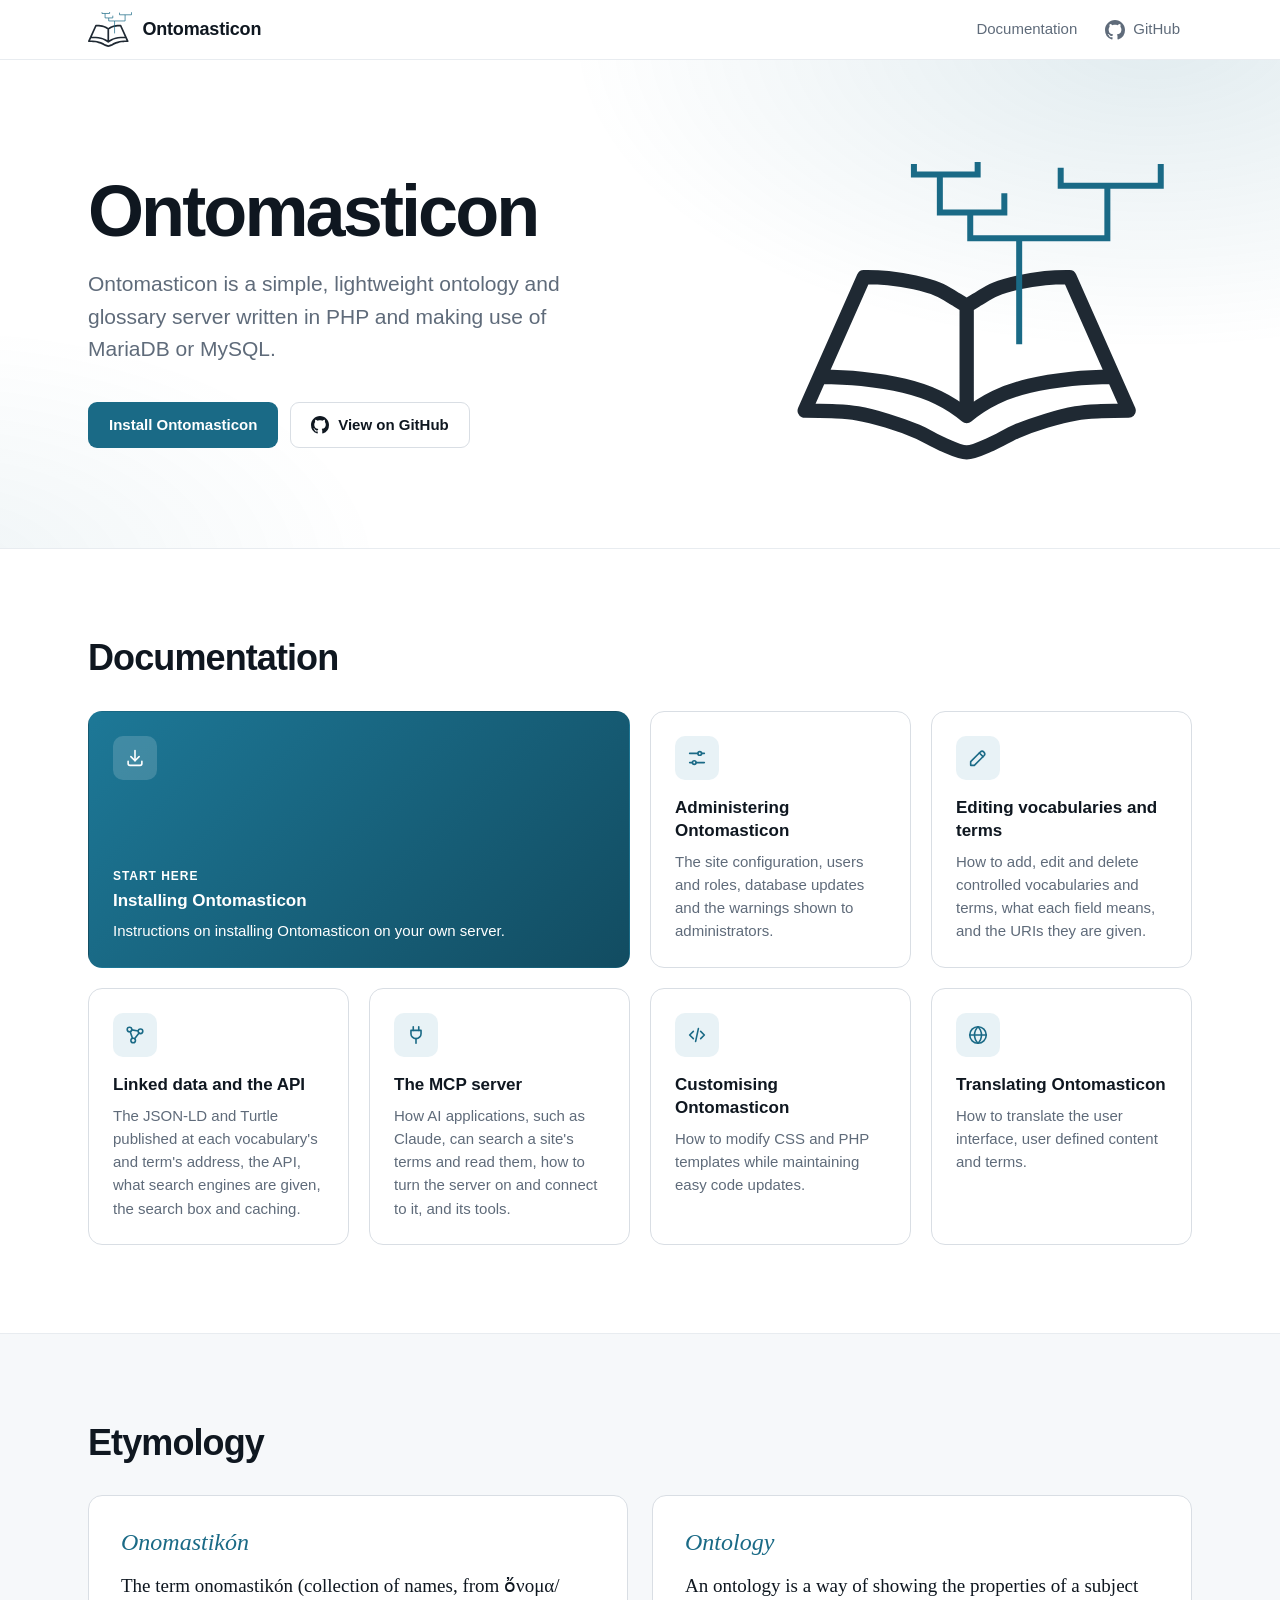
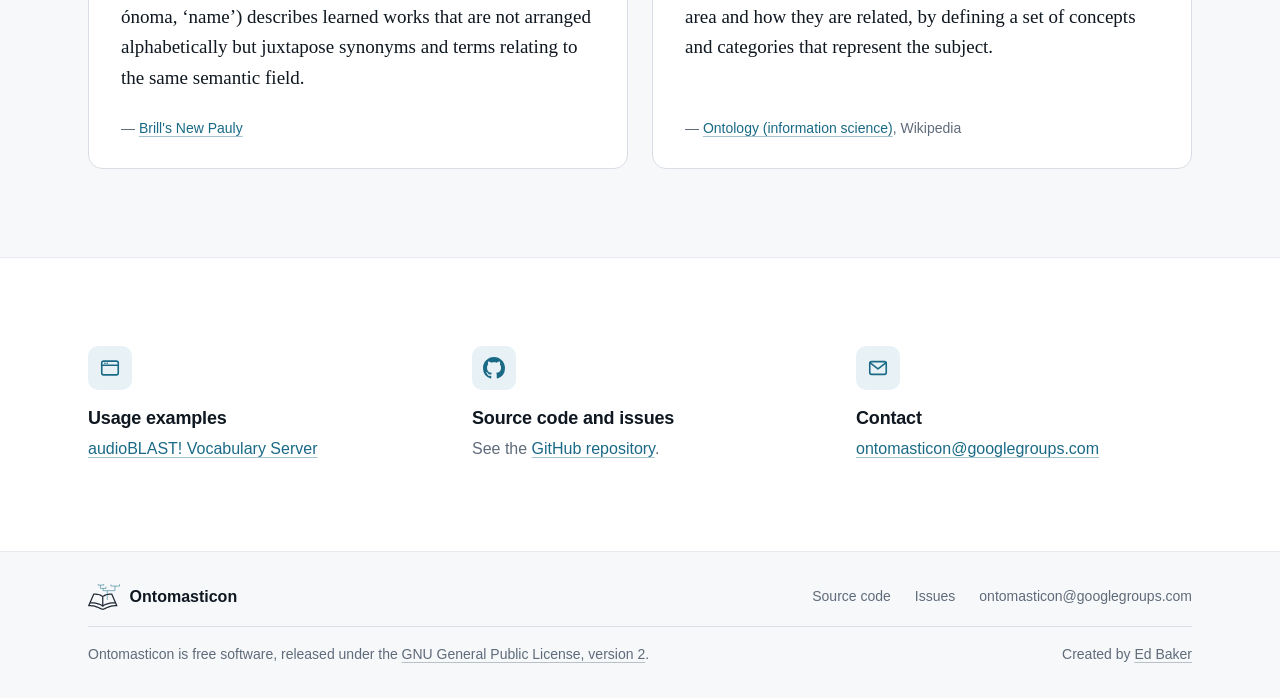
==== commit c9d3039a: "Credit Ed Baker in the footer The foot of every page says that Ontomasticon was created by Ed Baker," ====
--- a/index.html
+++ b/index.html
@@ -143,8 +143,11 @@
         <li><a href="https://github.com/ontomasticon/ontomasticon/issues">Issues</a></li>
         <li><a href="mailto:ontomasticon@googlegroups.com">ontomasticon@googlegroups.com</a></li>
       </ul>
-      <p class="footer-note">Ontomasticon is free software, released under the
-        <a href="https://github.com/ontomasticon/ontomasticon/blob/master/LICENSE">GNU General Public License, version 2</a>.</p>
+      <div class="footer-bottom">
+        <p>Ontomasticon is free software, released under the
+          <a href="https://github.com/ontomasticon/ontomasticon/blob/master/LICENSE">GNU General Public License, version 2</a>.</p>
+        <p>Created by <a rel="author" href="https://ebaker.me.uk">Ed Baker</a></p>
+      </div>
     </div>
   </footer>
 </body>
--- a/assets/css/site.css
+++ b/assets/css/site.css
@@ -687,14 +687,22 @@
   text-decoration: underline;
 }
 
-.footer-note {
+/* The license, and who created Ontomasticon */
+.footer-bottom {
+  display: flex;
+  flex-wrap: wrap;
+  justify-content: space-between;
+  gap: 0.5rem 2rem;
   flex-basis: 100%;
-  margin: 0;
   padding-top: 1rem;
   border-top: 1px solid var(--border);
 }
 
-.footer-note a {
+.footer-bottom p {
+  margin: 0;
+}
+
+.footer-bottom a {
   color: inherit;
 }
 
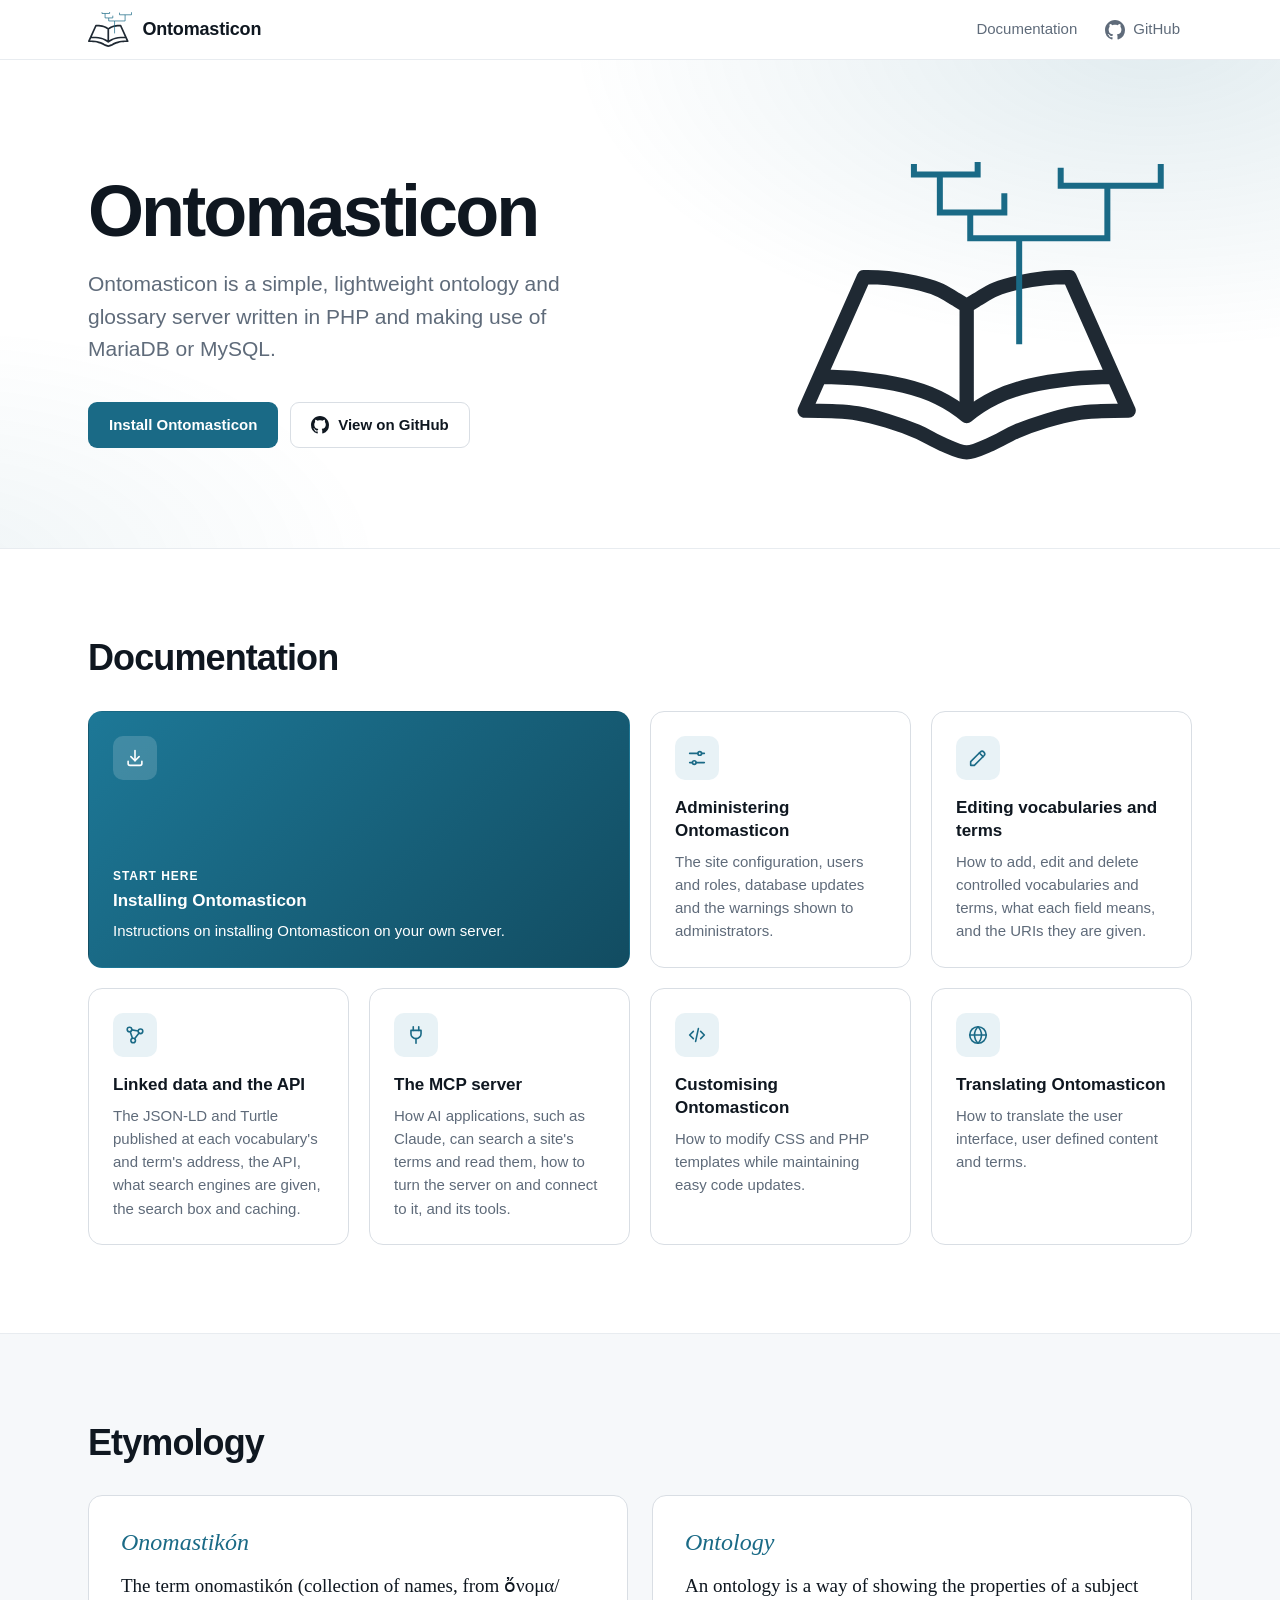
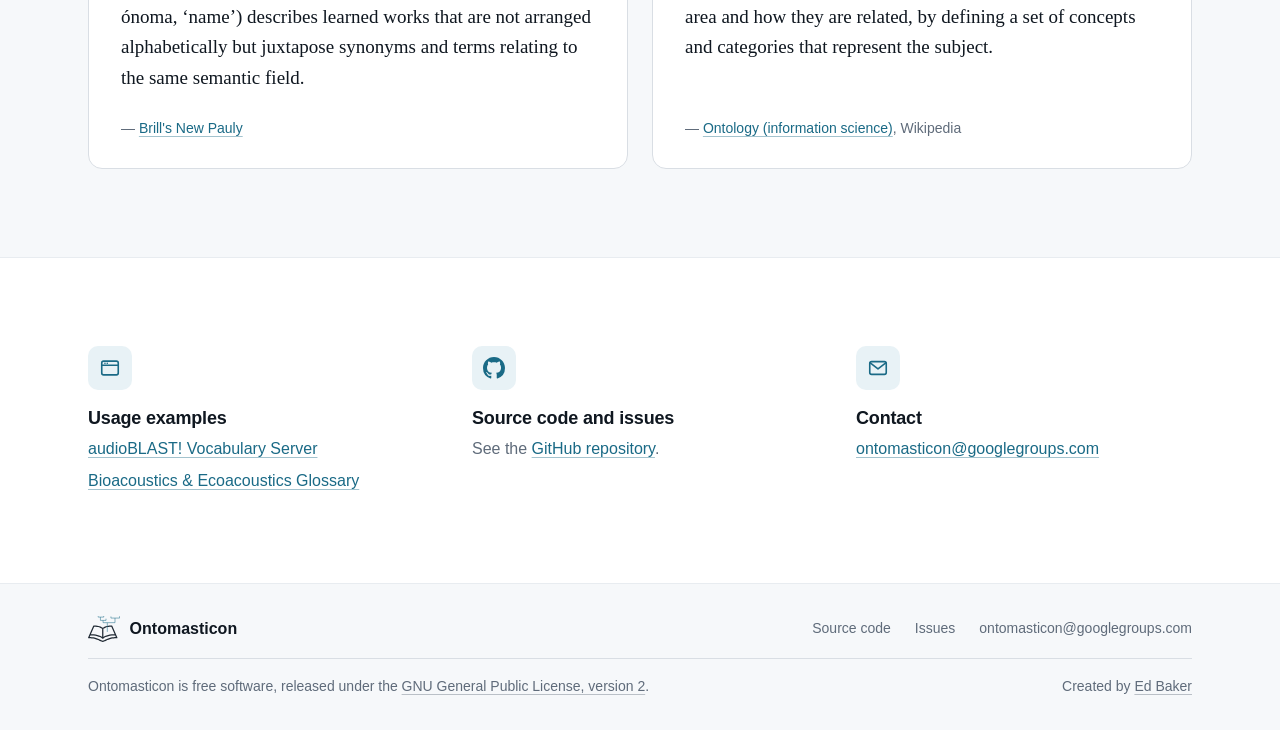
==== commit 99c2d936: "Add the Bioacoustics & Ecoacoustics Glossary to the usage examples The home page's usage examples li" ====
--- a/index.html
+++ b/index.html
@@ -119,6 +119,7 @@
           <h2 id="usage-examples">Usage examples</h2>
           <ul>
             <li><a href="https://vocab.audioblast.org">audioBLAST! Vocabulary Server</a></li>
+            <li><a href="https://glossary.acousti.cloud">Bioacoustics &amp; Ecoacoustics Glossary</a></li>
           </ul>
         </div>
         <div class="info">
